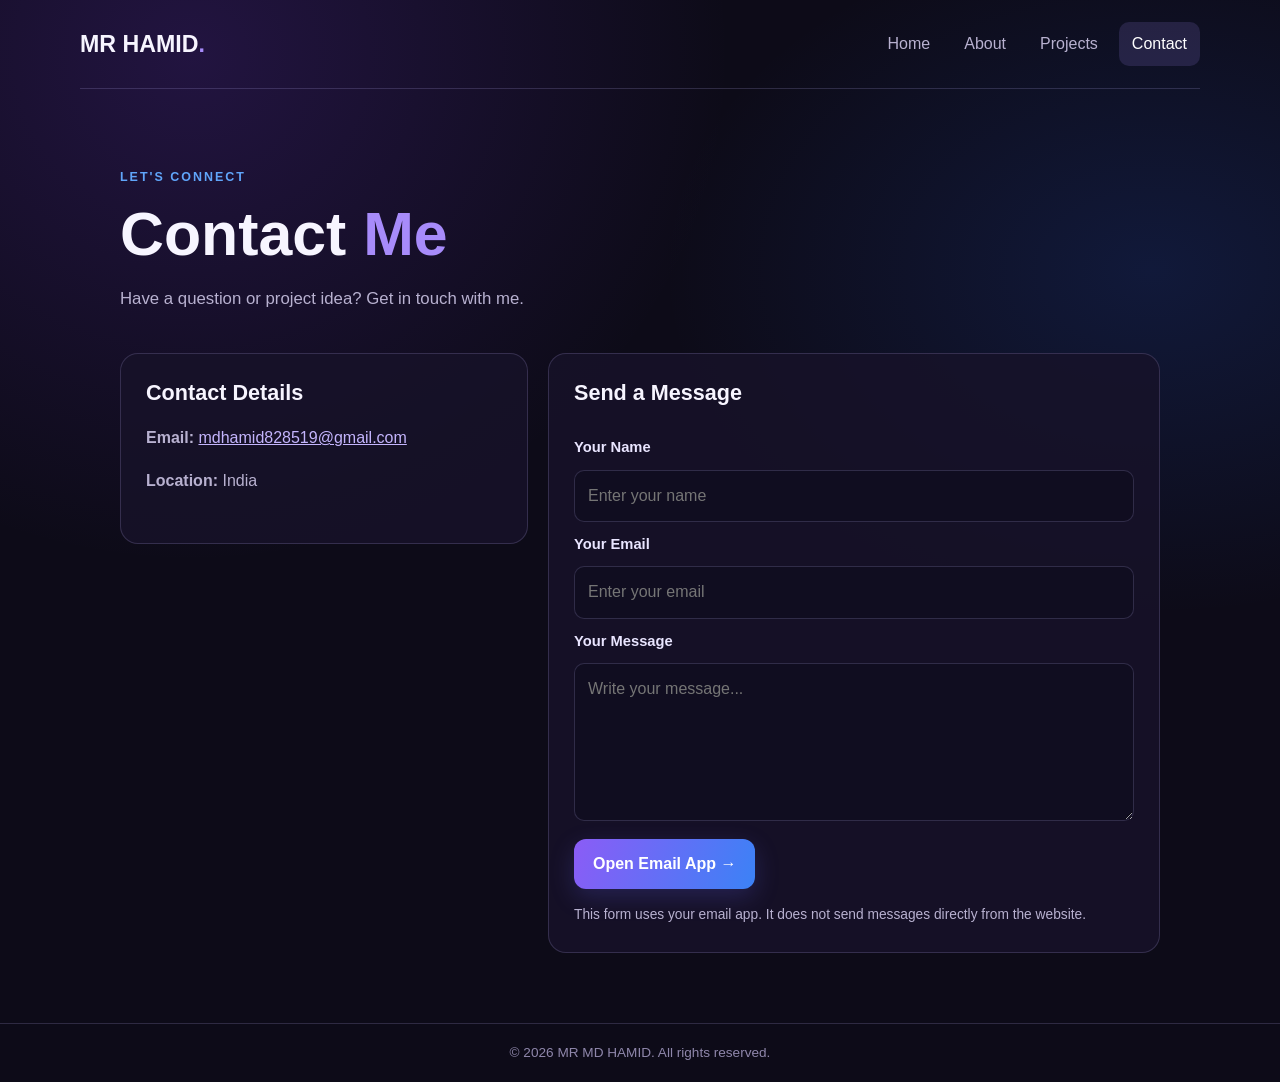
==== contact.html @ d4b073be "Add files via upload" ====
<!DOCTYPE html>
<html lang="en">
<head>
    <meta charset="UTF-8">
    <meta name="viewport" content="width=device-width, initial-scale=1.0">
    <title>Contact | MR HAMID.</title>
    <link rel="stylesheet" href="style.css">
</head>
<body>

    <header class="site-header">
        <a class="logo" href="index.html">MR HAMID<span>.</span></a>

        <nav class="nav-links">
            <a href="index.html">Home</a>
            <a href="about.html">About</a>
            <a href="projects.html">Projects</a>
            <a class="active" href="contact.html">Contact</a>
        </nav>
    </header>

    <main class="page-width inner-page">
        <p class="eyebrow">LET'S CONNECT</p>
        <h1>Contact <span>Me</span></h1>

        <p class="page-lead">
            Have a question or project idea? Get in touch with me.
        </p>

        <section class="contact-layout">
            <div class="content-card contact-info">
                <h2>Contact Details</h2>

                <p>
                    <strong>Email:</strong>
                    <a href="mailto:your.email@example.com">
                       mdhamid828519@gmail.com
                    </a>
                </p>

                <p><strong>Location:</strong> India</p>

                <p class="small-note">
                   
                </p>
            </div>

            <form class="content-card contact-form"
                  action="mailto:your.email@example.com"
                  method="post"
                  enctype="text/plain">

                <h2>Send a Message</h2>

                <label for="name">Your Name</label>
                <input id="name" name="Name" type="text"
                       placeholder="Enter your name" required>

                <label for="email">Your Email</label>
                <input id="email" name="Email" type="email"
                       placeholder="Enter your email" required>

                <label for="message">Your Message</label>
                <textarea id="message" name="Message" rows="5"
                          placeholder="Write your message..."
                          required></textarea>

                <button class="button primary" type="submit">
                    Open Email App →
                </button>

                <p class="small-note">
                    This form uses your email app. It does not send
                    messages directly from the website.
                </p>
            </form>
        </section>
    </main>

    <footer class="site-footer">
        <p>© 2026 MR MD HAMID. All rights reserved.</p>
    </footer>

</body>
</html>
---- style.css ----
/* ===== BASIC SETTINGS ===== */

:root {
    --bg: #0d0b18;
    --text: #f7f5ff;
    --muted: #b8b1d0;
    --purple: #a78bfa;
    --blue: #60a5fa;
    --border: rgba(196, 181, 253, 0.18);
}

* {
    box-sizing: border-box;
}

body {
    margin: 0;
    min-height: 100vh;
    display: flex;
    flex-direction: column;
    color: var(--text);
    background:
        radial-gradient(
            ellipse at 15% 5%,
            rgba(124, 58, 237, 0.19),
            transparent 35%
        ),
        radial-gradient(
            ellipse at 90% 25%,
            rgba(37, 99, 235, 0.16),
            transparent 30%
        ),
        var(--bg);
    font-family: Arial, Helvetica, sans-serif;
    line-height: 1.65;
}

a {
    color: inherit;
}

/* ===== HEADER ===== */

.site-header {
    width: min(1120px, calc(100% - 40px));
    margin: 0 auto;
    padding: 22px 0;
    display: flex;
    justify-content: space-between;
    align-items: center;
    gap: 24px;
    border-bottom: 1px solid var(--border);
}

.logo {
    font-size: 1.45rem;
    font-weight: 800;
    text-decoration: none;
}

.logo span,
h1 span {
    color: var(--purple);
}

.nav-links {
    display: flex;
    align-items: center;
    gap: 8px;
    flex-wrap: wrap;
}

.nav-links a {
    color: var(--muted);
    text-decoration: none;
    padding: 9px 13px;
    border-radius: 10px;
    transition: 0.2s;
}

.nav-links a:hover,
.nav-links a.active {
    color: white;
    background: rgba(167, 139, 250, 0.15);
}

/* ===== COMMON LAYOUT ===== */

.page-width {
    width: min(1040px, calc(100% - 40px));
    margin: 0 auto;
}

.eyebrow {
    color: var(--blue);
    font-size: 0.78rem;
    letter-spacing: 2px;
    font-weight: 800;
}

h1 {
    font-size: clamp(2.5rem, 6vw, 4.5rem);
    line-height: 1.12;
    margin: 0 0 16px;
}

h2 {
    line-height: 1.3;
}

.intro,
.page-lead {
    color: var(--muted);
    max-width: 590px;
    font-size: 1.05rem;
}

.small-note {
    color: #8f87ab;
    font-size: 0.86rem;
    margin-top: 24px;
}

/* ===== HOME PAGE ===== */

.hero {
    flex: 1;
    min-height: 72vh;
    display: grid;
    grid-template-columns: 1.35fr 0.8fr;
    align-items: center;
    gap: 64px;
    padding-top: 60px;
    padding-bottom: 70px;
}

.hero h2 {
    color: #c4b5fd;
    font-size: 1.7rem;
}

.hero-actions {
    display: flex;
    flex-wrap: wrap;
    gap: 13px;
    margin-top: 28px;
}

/* ===== BUTTONS ===== */

.button {
    border: 0;
    border-radius: 12px;
    display: inline-flex;
    justify-content: center;
    align-items: center;
    gap: 10px;
    padding: 12px 19px;
    font: inherit;
    font-weight: 700;
    text-decoration: none;
    cursor: pointer;
    transition: transform 0.2s;
}

.button:hover {
    transform: translateY(-2px);
}

.primary {
    color: white;
    background: linear-gradient(110deg, #8b5cf6, #3b82f6);
    box-shadow: 0 8px 25px rgba(99, 102, 241, 0.22);
}

.secondary {
    color: #e9e5ff;
    border: 1px solid var(--border);
    background: rgba(255, 255, 255, 0.03);
}

/* ===== PROFILE CARD ===== */

.profile-card {
    text-align: center;
    padding: 38px 25px;
    border: 1px solid var(--border);
    border-radius: 25px;
    background: linear-gradient(
        145deg,
        rgba(139, 92, 246, 0.15),
        rgba(59, 130, 246, 0.08)
    );
    box-shadow: 0 20px 60px rgba(0, 0, 0, 0.18);
}

.avatar {
    width: 110px;
    height: 110px;
    margin: 0 auto 15px;
   overflow: hidden;
    border-radius: 50%;
}
.avatar img{
    width: 100%;
    height: 100%;
    object-fit: cover;
    display: block;
    object-position: center top;
    
}

.card-label,
.project-type {
    color: var(--blue);
    letter-spacing: 1.6px;
    font-size: 0.72rem;
    font-weight: 800;
}

.profile-card h3 {
    font-size: 1.5rem;
    margin: 5px 0;
}

.profile-card p {
    color: var(--muted);
}

.mini-tags {
    display: flex;
    justify-content: center;
    gap: 8px;
    flex-wrap: wrap;
    margin-top: 22px;
}

.mini-tags span,
.project-status {
    border: 1px solid var(--border);
    background: rgba(255, 255, 255, 0.04);
    color: #d8d1f2;
    padding: 5px 10px;
    border-radius: 999px;
    font-size: 0.78rem;
}

/* ===== ABOUT PAGE ===== */

.inner-page {
    flex: 1;
    padding-top: 65px;
    padding-bottom: 70px;
}

.inner-page h1 {
    font-size: clamp(2.5rem, 5vw, 3.8rem);
}

.content-card,
.project-card {
    background: rgba(23, 19, 42, 0.83);
    border: 1px solid var(--border);
    border-radius: 18px;
    padding: 25px;
    margin-top: 24px;
}

.content-card h2,
.project-card h2 {
    margin-top: 0;
    font-size: 1.35rem;
}

.content-card p,
.project-card p {
    color: var(--muted);
}

/* ===== SKILLS ===== */

.skill-list {
    display: grid;
    gap: 20px;
}

.skill-heading {
    display: flex;
    justify-content: space-between;
    gap: 10px;
    margin-bottom: 8px;
    color: #e9e5ff;
}

.skill-heading span:last-child {
    color: var(--muted);
    font-size: 0.88rem;
}

.skill-track {
    height: 9px;
    border-radius: 99px;
    background: #302847;
    overflow: hidden;
}

.skill-fill {
    height: 100%;
    border-radius: inherit;
    background: linear-gradient(90deg, #a78bfa, #60a5fa);
}

.html-fill {
    width: 65%;
}

.css-fill {
    width: 40%;
}

.problem-fill {
    width: 45%;
}

/* ===== PROJECTS PAGE ===== */

.project-grid {
    display: grid;
    grid-template-columns: repeat(3, 1fr);
    gap: 18px;
    margin-top: 30px;
}

.project-card {
    margin: 0;
    padding: 24px;
    transition: transform 0.2s, border-color 0.2s;
}

.project-card:hover {
    transform: translateY(-5px);
    border-color: rgba(167, 139, 250, 0.55);
}

.project-icon {
    display: grid;
    place-items: center;
    width: 48px;
    height: 48px;
    border-radius: 14px;
    background: linear-gradient(
        135deg,
        rgba(167, 139, 250, 0.25),
        rgba(96, 165, 250, 0.2)
    );
    color: #c4b5fd;
    font-weight: 800;
}

.project-type {
    margin: 18px 0 5px;
}

.project-card h2 {
    margin-bottom: 8px;
}

.project-status {
    display: inline-block;
    margin-top: 8px;
}

/* ===== CONTACT PAGE ===== */

.contact-layout {
    display: grid;
    grid-template-columns: 0.8fr 1.2fr;
    gap: 20px;
    align-items: start;
}

.contact-info a {
    color: #c4b5fd;
}

.contact-form {
    display: flex;
    flex-direction: column;
    gap: 10px;
}

.contact-form label {
    color: #e9e5ff;
    font-weight: 700;
    font-size: 0.92rem;
}

.contact-form input,
.contact-form textarea {
    width: 100%;
    padding: 12px 13px;
    border: 1px solid var(--border);
    border-radius: 10px;
    background: #100d20;
    color: var(--text);
    font: inherit;
    resize: vertical;
}

.contact-form input:focus,
.contact-form textarea:focus {
    outline: 2px solid rgba(167, 139, 250, 0.45);
    border-color: var(--purple);
}

.contact-form .button {
    align-self: flex-start;
    margin-top: 8px;
}

.contact-form .small-note {
    margin: 5px 0 0;
}

/* ===== FOOTER ===== */

.site-footer {
    border-top: 1px solid var(--border);
    padding: 18px 20px;
    text-align: center;
    color: #8f87ab;
    font-size: 0.85rem;
}

.site-footer p {
    margin: 0;
}

/* ===== MOBILE RESPONSIVE DESIGN ===== */

@media (max-width: 760px) {
    .site-header {
        width: calc(100% - 28px);
        flex-direction: column;
        align-items: flex-start;
        gap: 12px;
    }

    .nav-links {
        gap: 3px;
    }

    .nav-links a {
        padding: 8px 10px;
        font-size: 0.9rem;
    }

    .page-width {
        width: calc(100% - 28px);
    }

    .hero {
        grid-template-columns: 1fr;
        gap: 35px;
        padding-top: 48px;
    }

    .profile-card {
        max-width: 420px;
        width: 100%;
        margin: 0 auto;
    }

    .project-grid,
    .contact-layout {
        grid-template-columns: 1fr;
    }

    .inner-page {
        padding-top: 45px;
    }

    h1 {
        letter-spacing: -1px;
    }
}
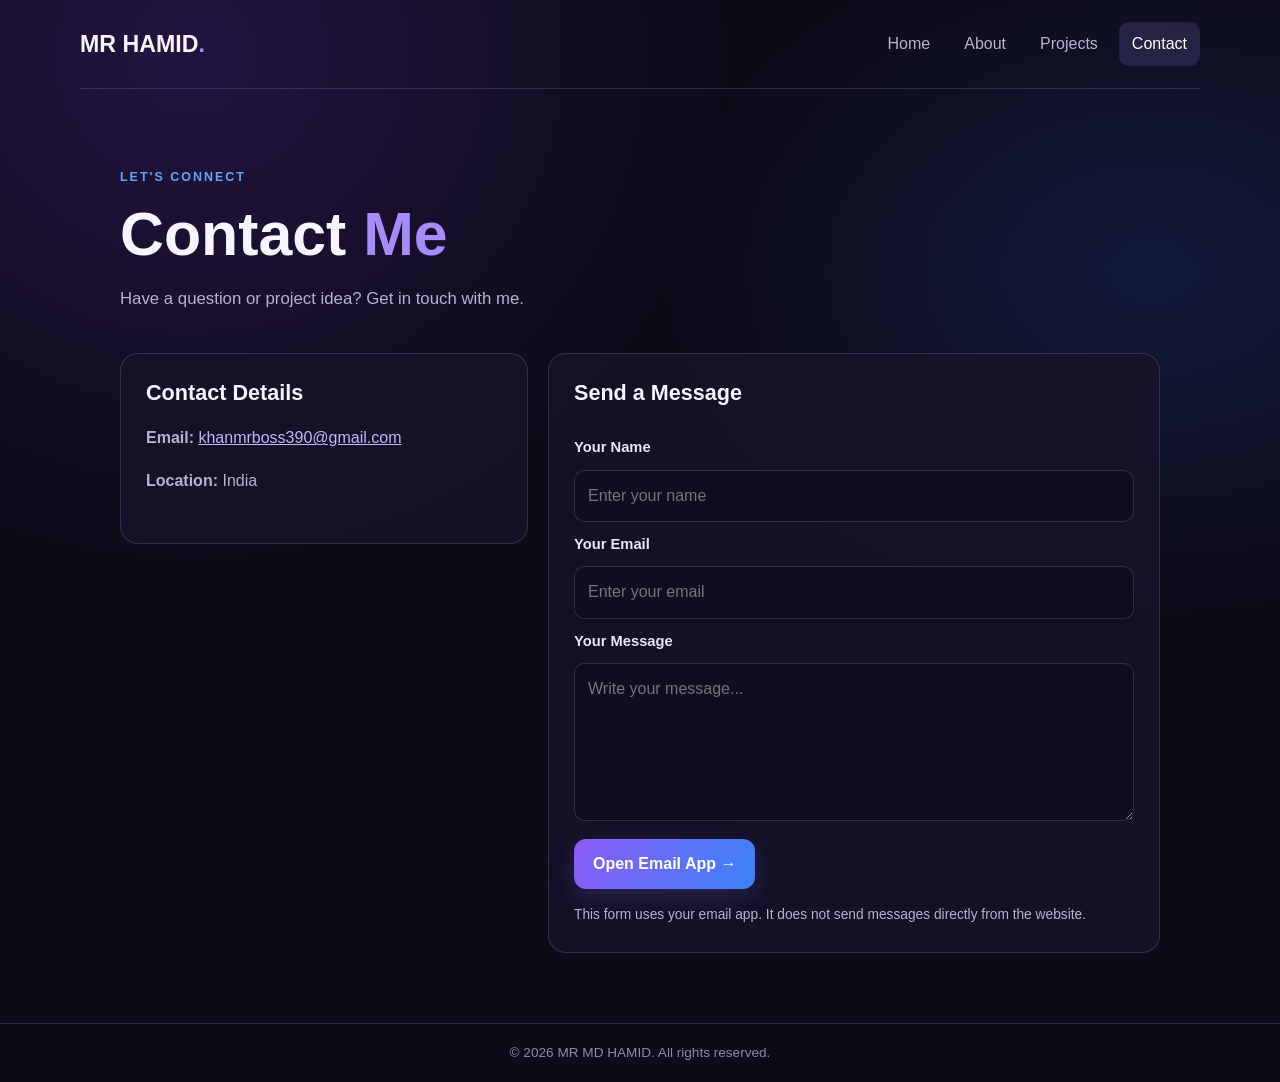
==== commit 910a0290: "Update contact.html" ====
--- a/contact.html
+++ b/contact.html
@@ -34,7 +34,7 @@
                 <p>
                     <strong>Email:</strong>
                     <a href="mailto:your.email@example.com">
-                       mdhamid828519@gmail.com
+                      khanmrboss390@gmail.com
                     </a>
                 </p>
 
@@ -82,4 +82,4 @@
     </footer>
 
 </body>
-</html>+</html>
